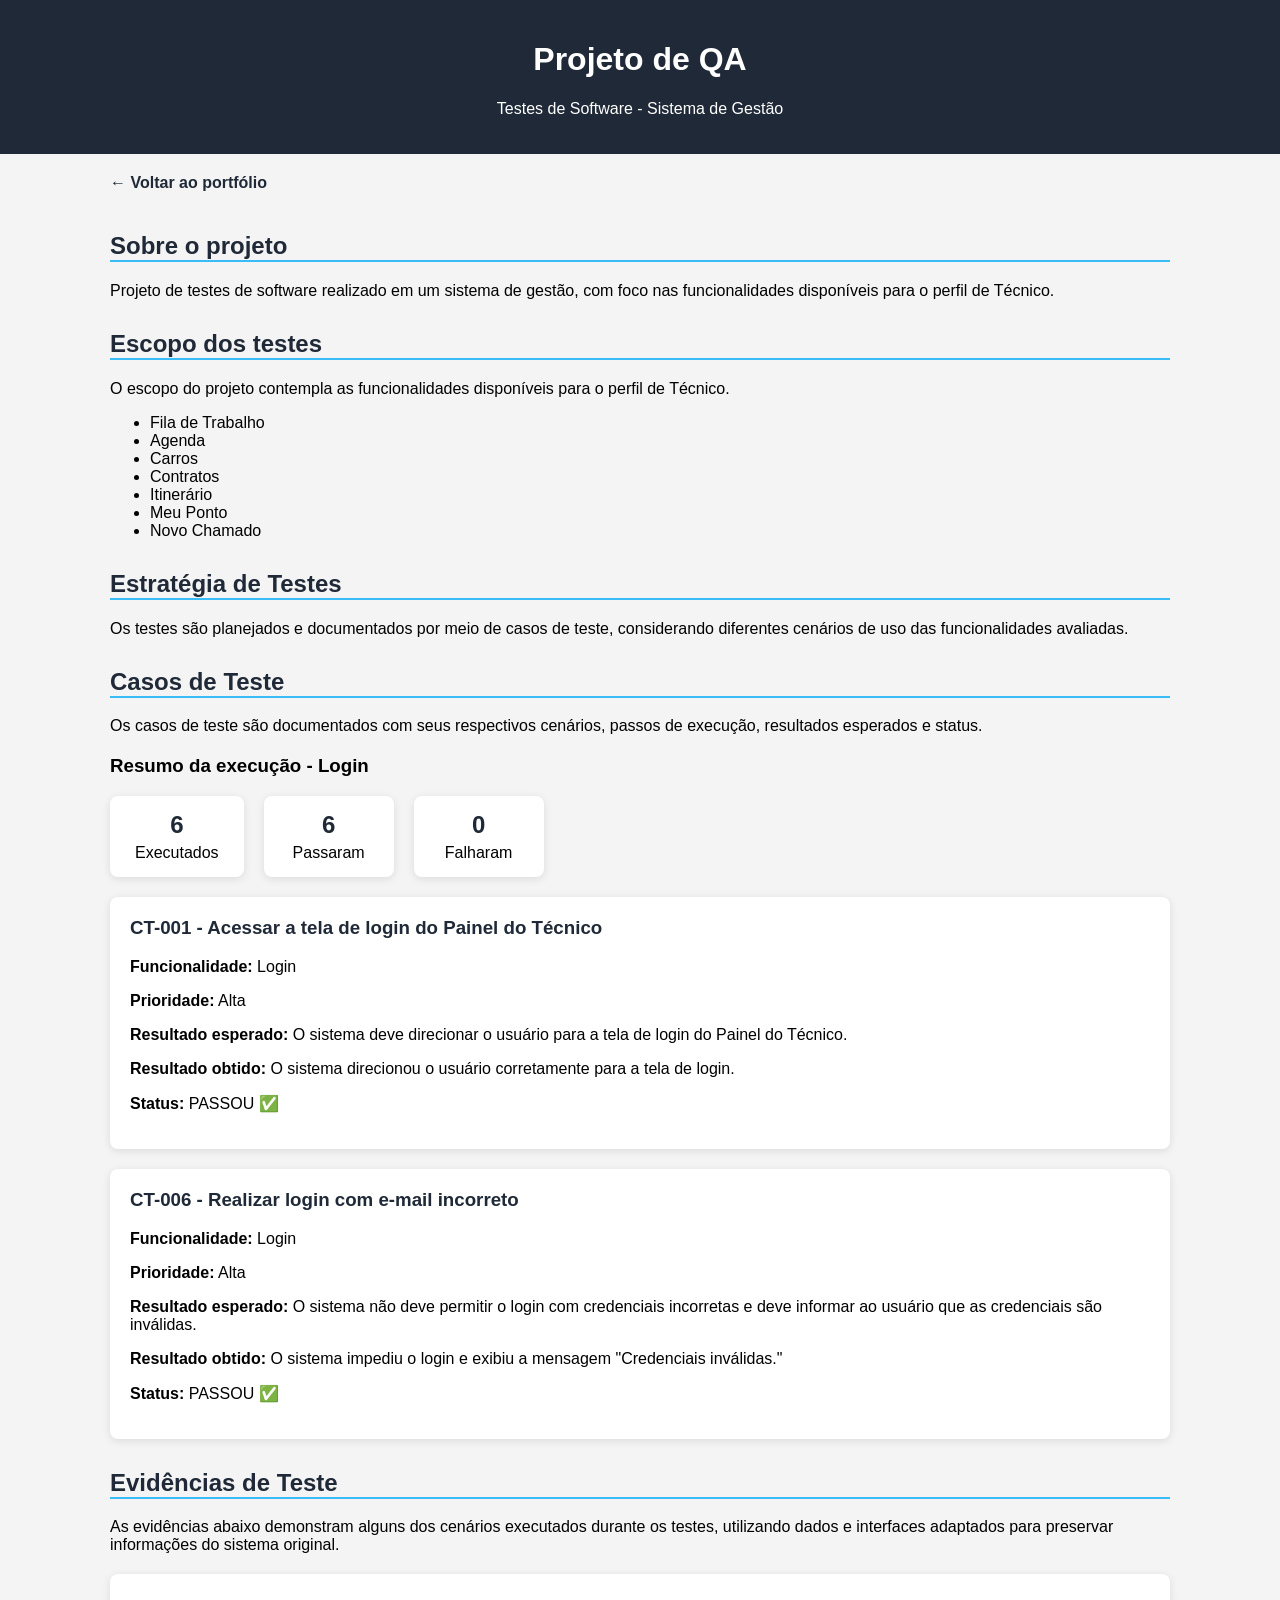
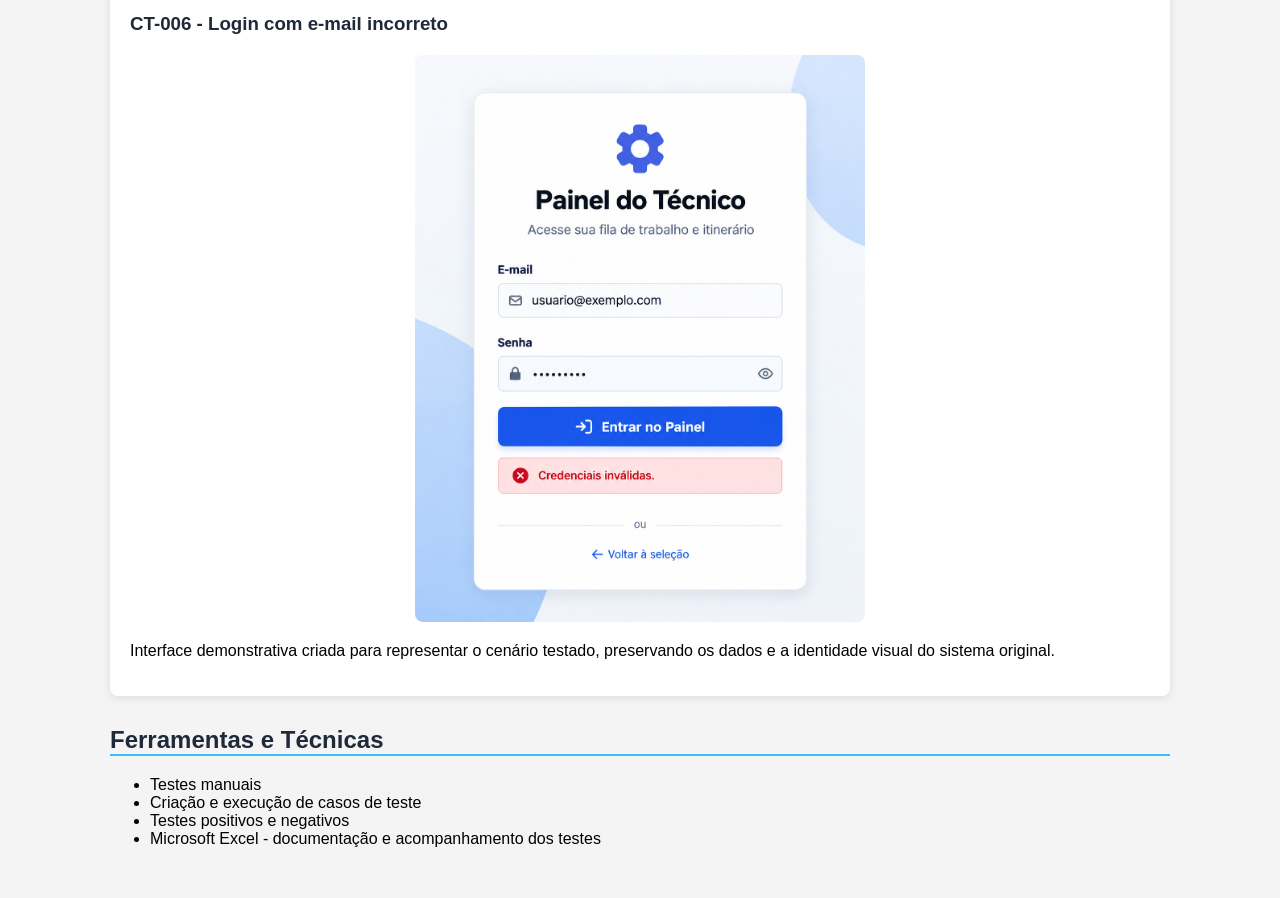
==== projeto-qa.html @ f511c2ad "Adiciona projeto de QA ao portfolio" ====
<!DOCTYPE html>

<html lang="pt-BR">

<head>
    <meta charset="UTF-8">
    <meta name="viewport" content="width=device-width, initial-scale=1.0">
    <title>Projeto de QA | Rodrigo Costa</title>
    <link rel="stylesheet" href="css/style.css">
</head>

<body>

    <header>
        <h1>Projeto de QA</h1>
        <p>Testes de Software - Sistema de Gestão</p>
    </header>


    <main>

        <a class="voltar-portfolio" href="index.html">← Voltar ao portfólio</a>

        <section>
            <h2>Sobre o projeto</h2>

            <p>
                Projeto de testes de software realizado em um sistema de gestão,
                com foco nas funcionalidades disponíveis para o perfil de Técnico.
            </p>

        </section>

        <section>
            <h2>Escopo dos testes</h2>

            <p>
                O escopo do projeto contempla as funcionalidades disponíveis
                para o perfil de Técnico.
            </p>


            <ul>
                <li>Fila de Trabalho</li>
                <li>Agenda</li>
                <li>Carros</li>
                <li>Contratos</li>
                <li>Itinerário</li>
                <li>Meu Ponto</li>
                <li>Novo Chamado</li>
            </ul>
        </section>

        <section>
            <h2>Estratégia de Testes</h2>

            <p>
                Os testes são planejados e documentados por meio de casos de teste,
                considerando diferentes cenários de uso das funcionalidades avaliadas.
            </p>
        </section>

        <section>
            <h2>Casos de Teste</h2>

            <p>
                Os casos de teste são documentados com seus respectivos cenários,
                passos de execução, resultados esperados e status.
            </p>

            <div class="resumo-testes">
                <h3>Resumo da execução - Login</h3>

                <div class="resumo-numeros">
                    <div>
                        <strong>6</strong>
                        <span>Executados</span>
                    </div>

                    <div>
                        <strong>6</strong>
                        <span>Passaram</span>
                    </div>

                    <div>
                        <strong>0</strong>
                        <span>Falharam</span>
                    </div>
                </div>
            </div>

            <div class="caso-teste">
                <h3>CT-001 - Acessar a tela de login do Painel do Técnico</h3>

                <p><strong>Funcionalidade:</strong> Login</p>
                <p><strong>Prioridade:</strong> Alta</p>
                <p><strong>Resultado esperado:</strong> O sistema deve direcionar o usuário para a tela de login do
                    Painel do Técnico.</p>
                <p><strong>Resultado obtido:</strong> O sistema direcionou o usuário corretamente para a tela de login.
                </p>
                <p><strong>Status:</strong> PASSOU ✅</p>
            </div>
            <div class="caso-teste">
                <h3>CT-006 - Realizar login com e-mail incorreto</h3>

                <p><strong>Funcionalidade:</strong> Login</p>
                <p><strong>Prioridade:</strong> Alta</p>

                <p>
                    <strong>Resultado esperado:</strong>
                    O sistema não deve permitir o login com credenciais incorretas
                    e deve informar ao usuário que as credenciais são inválidas.
                </p>

                <p>
                    <strong>Resultado obtido:</strong>
                    O sistema impediu o login e exibiu a mensagem "Credenciais inválidas."
                </p>

                <p><strong>Status:</strong> PASSOU ✅</p>
            </div>

        </section>

        <section id="evidencias">
            <h2>Evidências de Teste</h2>

            <p>
                As evidências abaixo demonstram alguns dos cenários executados
                durante os testes, utilizando dados e interfaces adaptados para
                preservar informações do sistema original.
            </p>

            <div class="evidencia">
                <h3>CT-006 - Login com e-mail incorreto</h3>

                <img src="img/evi6.png" alt="Evidência do teste de login com credenciais inválidas">

                <p>
                    Interface demonstrativa criada para representar o cenário testado,
                    preservando os dados e a identidade visual do sistema original.
                </p>
            </div>
        </section>

        <section>
            <h2>Ferramentas e Técnicas</h2>

            <ul>
                <li>Testes manuais</li>
                <li>Criação e execução de casos de teste</li>
                <li>Testes positivos e negativos</li>
                <li>Microsoft Excel - documentação e acompanhamento dos testes</li>
            </ul>
        </section>

    </main>

</body>

</html>
---- css/style.css ----
* {
    box-sizing: border-box;
}

body {
    background-color: #f4f4f4;
    font-family: Arial, sans-serif;
    margin: 0;
}

html {
    scroll-behavior: smooth;
}

header {
    background-color: #1f2937;
    color: white;
    padding: 20px;
    text-align: center;
    position: relative;
}

nav ul {
    display: flex;
    list-style: none;
    gap: 20px;
    justify-content: center;
}

nav a {
    color: white;
    text-decoration: none;
    transition: color 0.3s;
}

nav a:hover {
    color: #38bdf8;
}

main {
    padding: 20px;
    max-width: 1100px;
    margin: 0 auto;
}

section {
    margin-bottom: 30px;
}

section h2 {
    color: #1f2937;
    border-bottom: 2px solid #38bdf8;
}

.lista-projetos {
    display: flex;
    gap: 20px;
    flex-wrap: wrap;
}

.projeto {
    background-color: white;
    padding: 20px;
    border-radius: 8px;
    box-shadow: 0 2px 8px rgba(0, 0, 0, 0.1);
    flex: 1;
    min-width: 300px;
}

.projeto a {
    display: inline-block;
    padding: 10px 16px;
    background-color: #1f2937;
    color: white;
    text-decoration: none;
    border-radius: 5px;
}

.projeto a:hover {
    background-color: #38bdf8;
}

.lista-tecnologias {
    display: flex;
    gap: 20px;
    flex-wrap: wrap;

}

.tecnologia {
    background-color: white;
    padding: 20px;
    border-radius: 8px;
    box-shadow: 0 2px 8px rgba(0, 0, 0, 0.1);
    flex: 1 1 300px;
    max-width: 340px;
    transition: 0.3s;
}

.tecnologia:hover {
    transform: translateY(-5px);
    box-shadow: 0 6px 15px rgba(0, 0, 0, 0.15);
}

.lista-contatos {
    display: flex;
    gap: 15px;
}

.lista-contatos a {
    padding: 10px 16px;
    background-color: #1f2937;
    color: white;
    text-decoration: none;
    border-radius: 8px;
}

.lista-contatos a:hover{
     background-color: #38bdf8;
}

body.modo-escuro {
    background-color: #111;
    color: white;
}

body.modo-escuro .projeto,
body.modo-escuro .tecnologia {
    background-color: #222;
    color: white;
    border: 1px solid #444;
}

body.modo-escuro section h2 {
    color: white;
}

#modo-escuro {
    border: none;
    border-radius: 50%;
    width: 40px;
    height: 40px;
    position: absolute;
    top: 20px;
    right: 20px;
    cursor: pointer;
}

body.modo-escuro .projeto a,
body.modo-escuro .lista-contatos a {
    background-color: #374151;
}

body.modo-escuro .projeto a:hover,
body.modo-escuro .lista-contatos a:hover {
    background-color: #38bdf8;
}

.caso-teste {
    background-color: white;
    padding: 20px;
    border-radius: 8px;
    box-shadow: 0 2px 8px rgba(0, 0, 0, 0.1);
    margin-top: 20px;
}

.caso-teste h3 {
    margin-top: 0;
    color: #1f2937;
}

body.modo-escuro .caso-teste {
    background-color: #222;
    color: white;
    border: 1px solid #444;
}

body.modo-escuro .caso-teste h3 {
    color: white;
}

.resumo-testes {
    margin-top: 20px;
    margin-bottom: 20px;
}

.resumo-numeros {
    display: flex;
    gap: 20px;
}

.resumo-numeros div {
    background-color: white;
    padding: 15px 25px;
    border-radius: 8px;
    box-shadow: 0 2px 8px rgba(0, 0, 0, 0.1);
    text-align: center;
    min-width: 130px;
}

.resumo-numeros strong {
    display: block;
    font-size: 24px;
    color: #1f2937;
}

.resumo-numeros span {
    display: block;
    margin-top: 5px;
}

.voltar-portfolio {
    display: inline-block;
    margin-bottom: 20px;
    color: #1f2937;
    text-decoration: none;
    font-weight: bold;
}

.voltar-portfolio:hover {
    color: #38bdf8;
}

.evidencia {
    background-color: white;
    padding: 20px;
    border-radius: 8px;
    box-shadow: 0 2px 8px rgba(0, 0, 0, 0.1);
    margin-top: 20px;
}

.evidencia img {
    display: block;
    width: 100%;
    max-width: 450px;
    height: auto;
    margin: 20px auto;
    border-radius: 8px;
}

.evidencia h3 {
    color: #1f2937;
}

@media (max-width: 600px) {

    nav ul {
        flex-wrap: wrap;
        gap: 10px;
        padding: 0;
    }

}
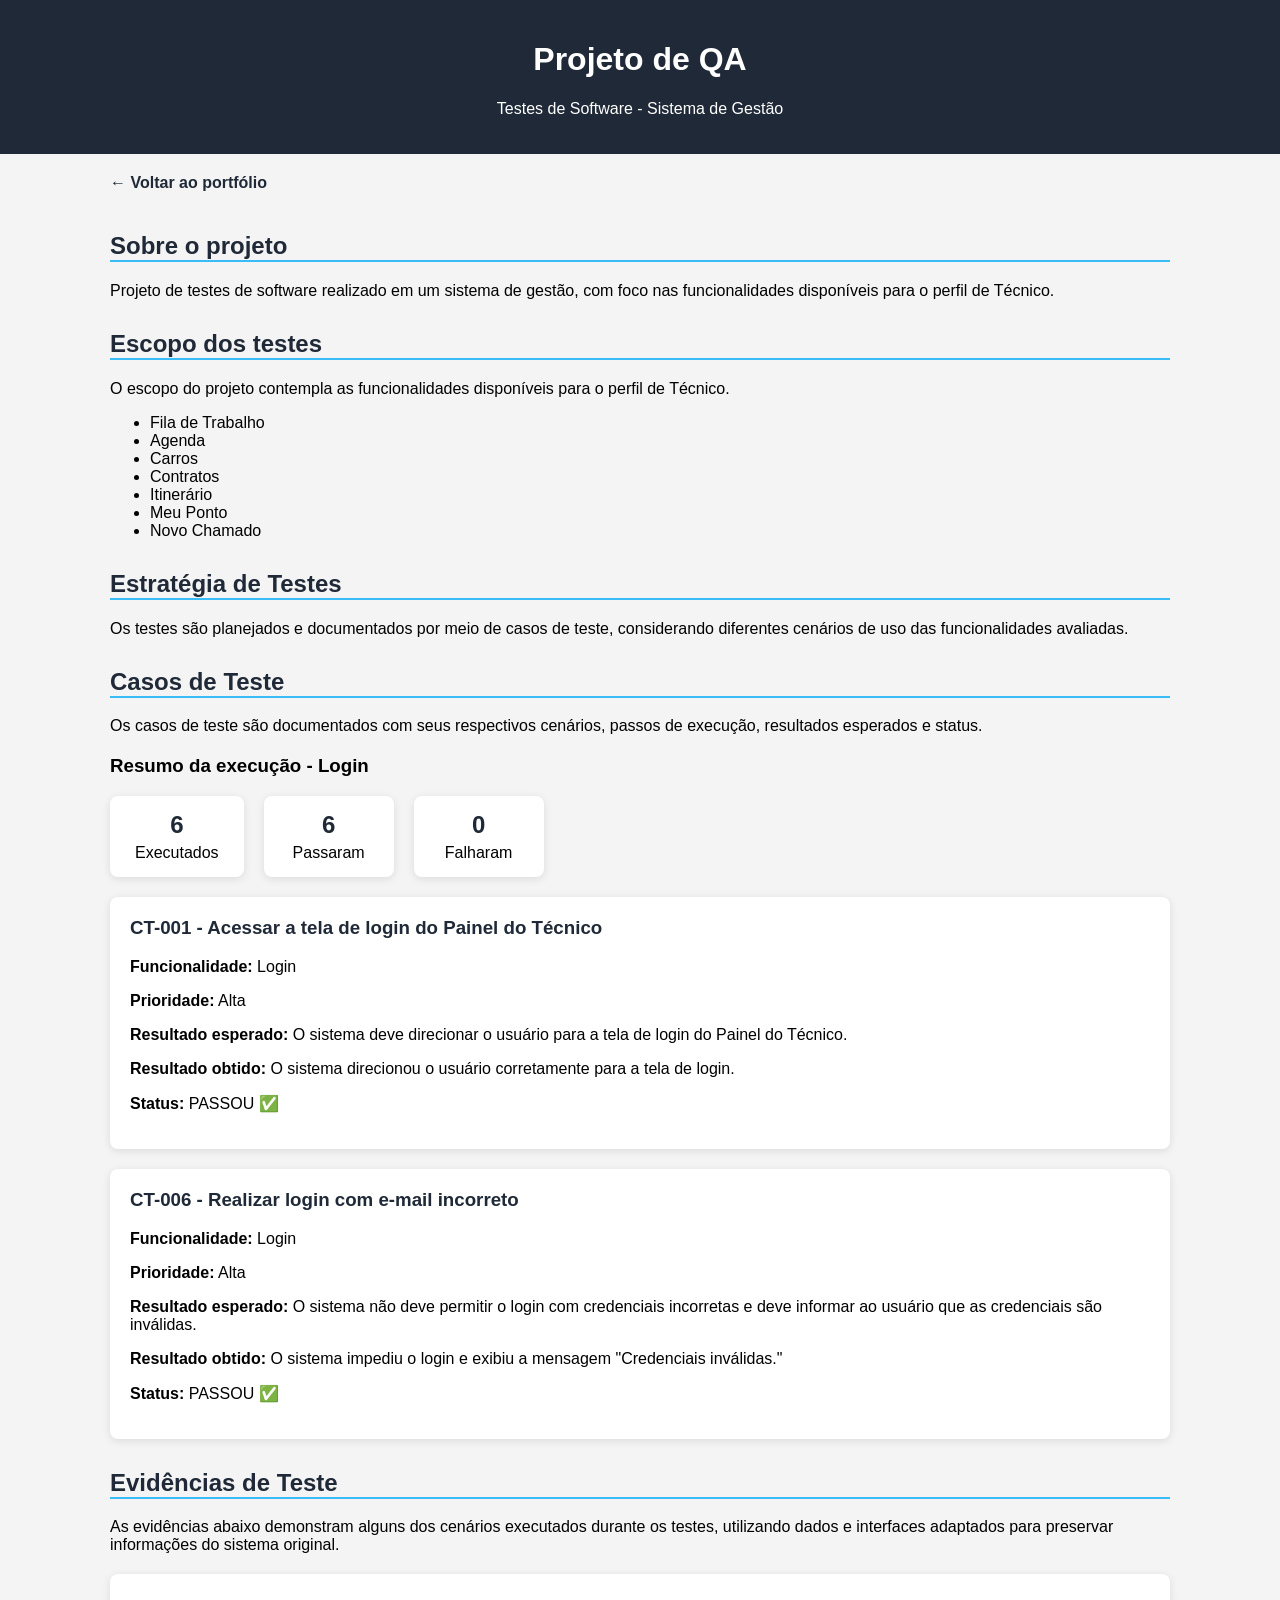
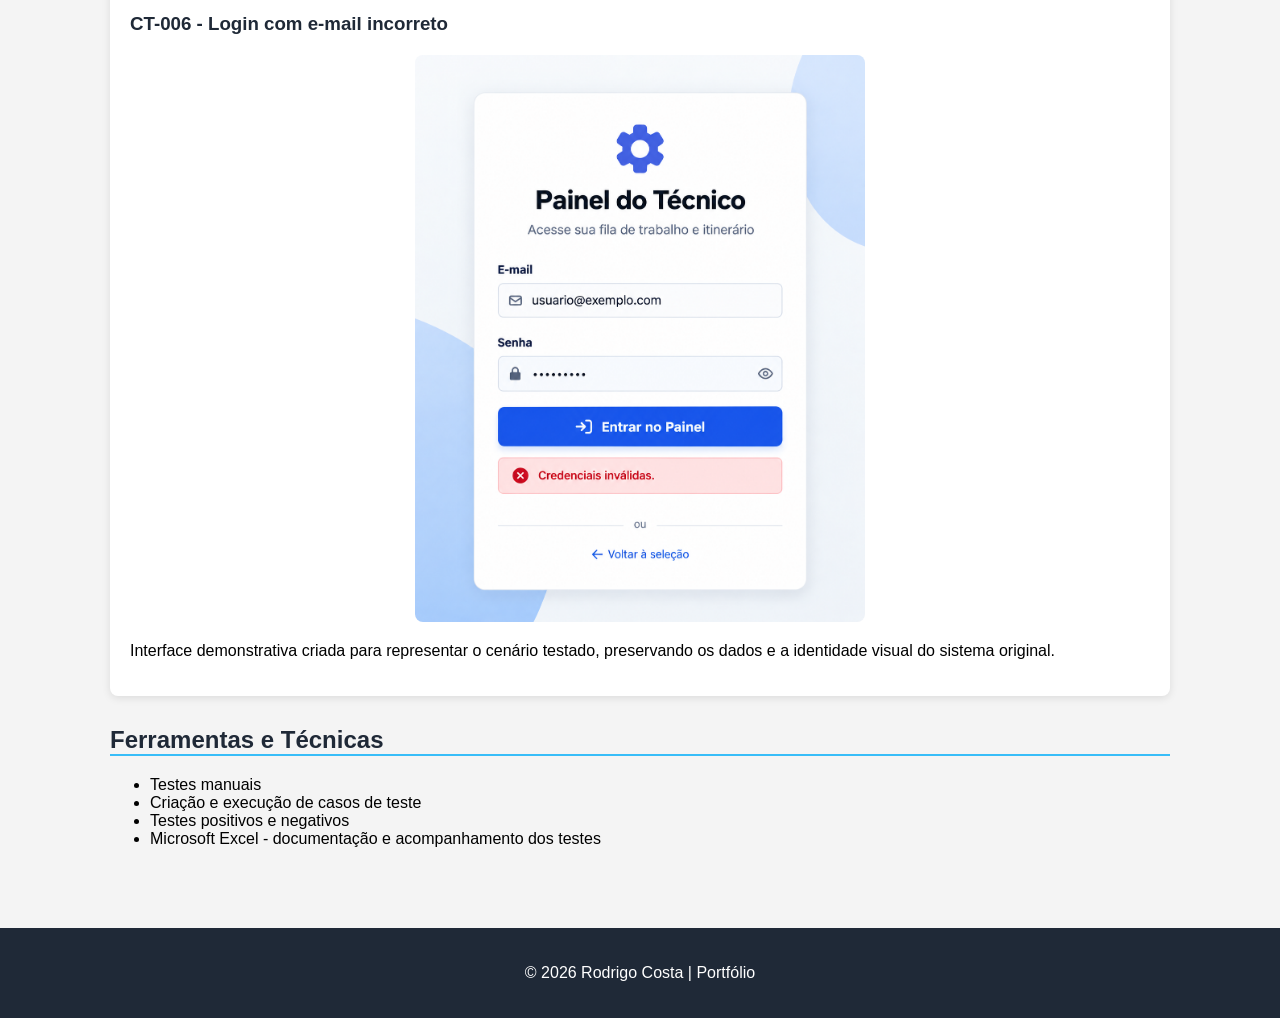
==== commit 36cffb07: "Finaliza versao 1.0 do portfolio" ====
--- a/projeto-qa.html
+++ b/projeto-qa.html
@@ -156,6 +156,10 @@
 
     </main>
 
+    <footer>
+        <p>© 2026 Rodrigo Costa | Portfólio</p>
+    </footer>
+
 </body>
 
 </html>
--- a/css/style.css
+++ b/css/style.css
@@ -25,6 +25,8 @@
     list-style: none;
     gap: 20px;
     justify-content: center;
+    padding: 0;
+    margin: 16px 0 0;
 }
 
 nav a {
@@ -115,8 +117,8 @@
     border-radius: 8px;
 }
 
-.lista-contatos a:hover{
-     background-color: #38bdf8;
+.lista-contatos a:hover {
+    background-color: #38bdf8;
 }
 
 body.modo-escuro {
@@ -142,7 +144,7 @@
     height: 40px;
     position: absolute;
     top: 20px;
-    right: 20px;
+    right: 40px;
     cursor: pointer;
 }
 
@@ -243,13 +245,35 @@
 }
 
 @media (max-width: 600px) {
-
     nav ul {
         flex-wrap: wrap;
         gap: 10px;
         padding: 0;
     }
 
-}
-
-
+    main {
+        padding: 15px;
+    }
+
+    body {
+        font-size: 16px;
+    }
+
+    .projeto {
+        min-width: 100%;
+    }
+
+    .projeto p {
+        line-height: 1.4;
+    }
+
+}
+
+footer {
+    background-color: #1f2937;
+    color: white;
+    text-align: center;
+    padding: 20px;
+    margin-top: 30px;
+}
+
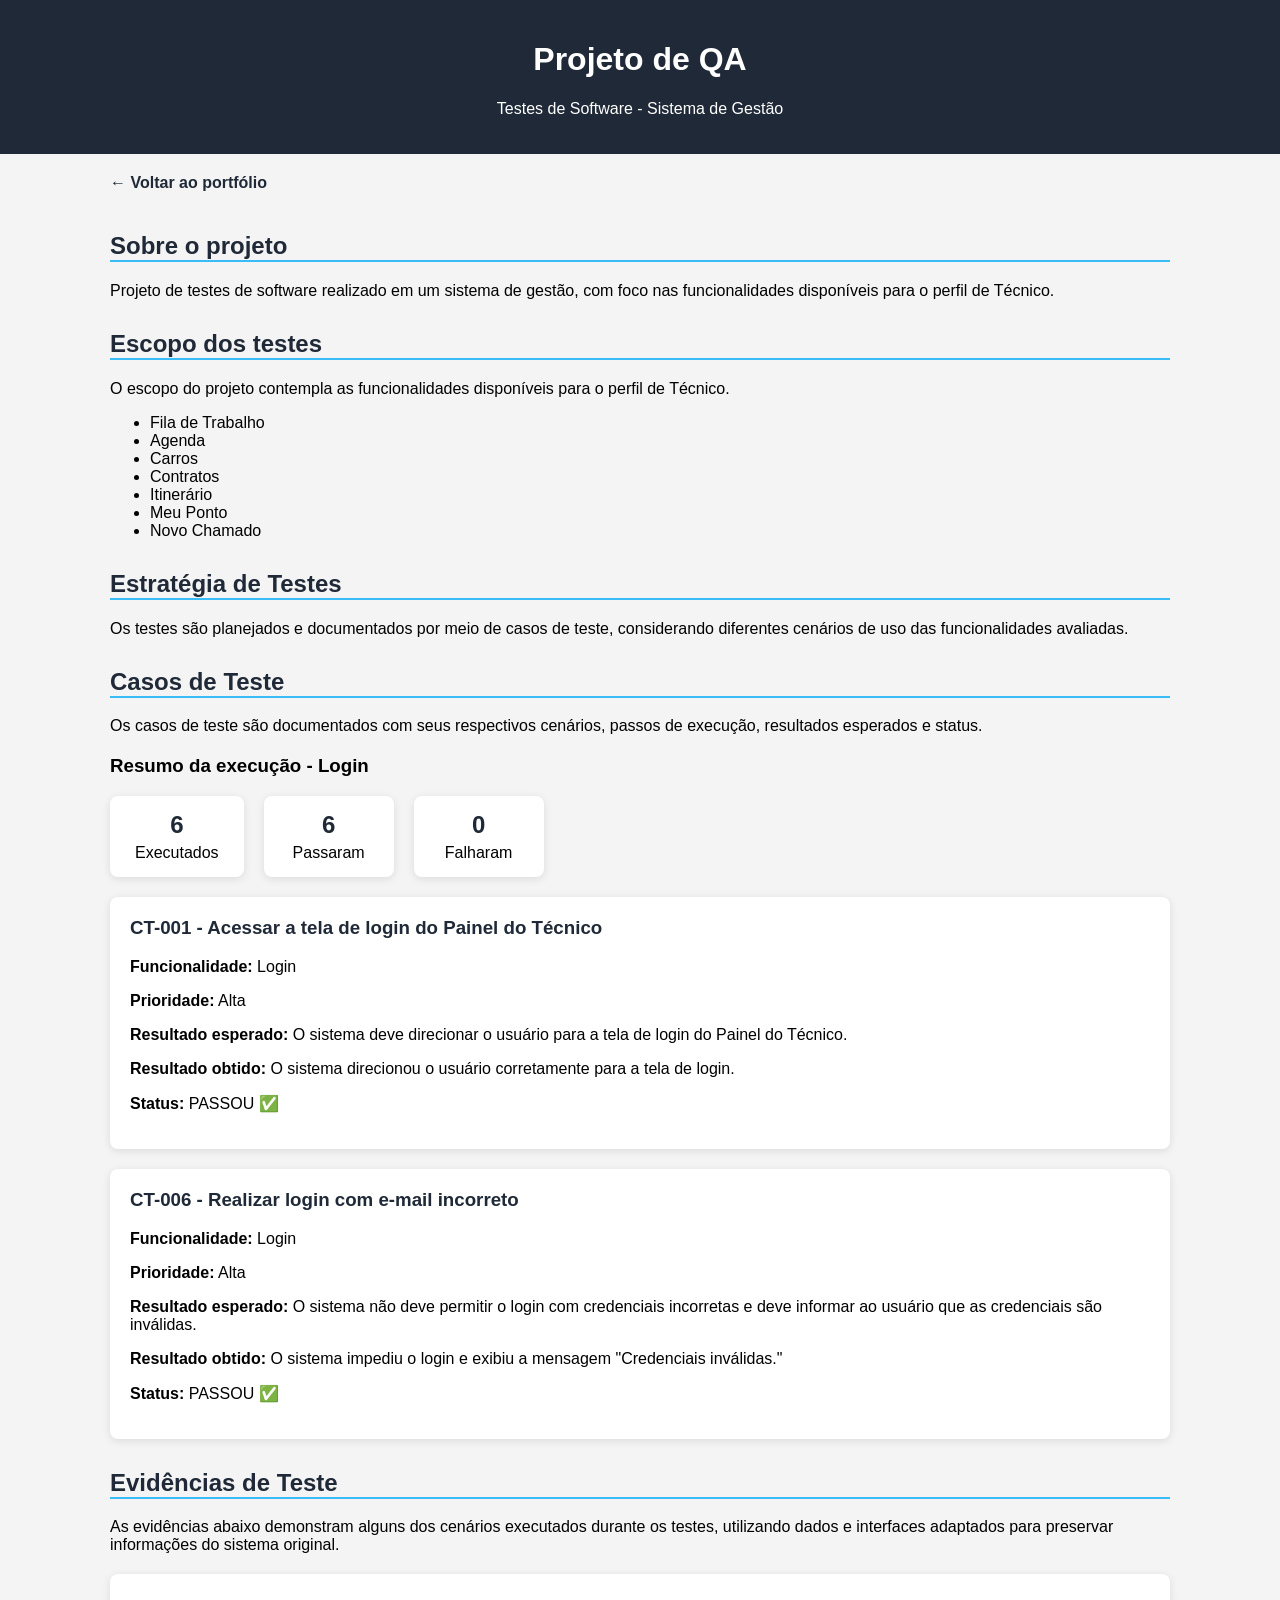
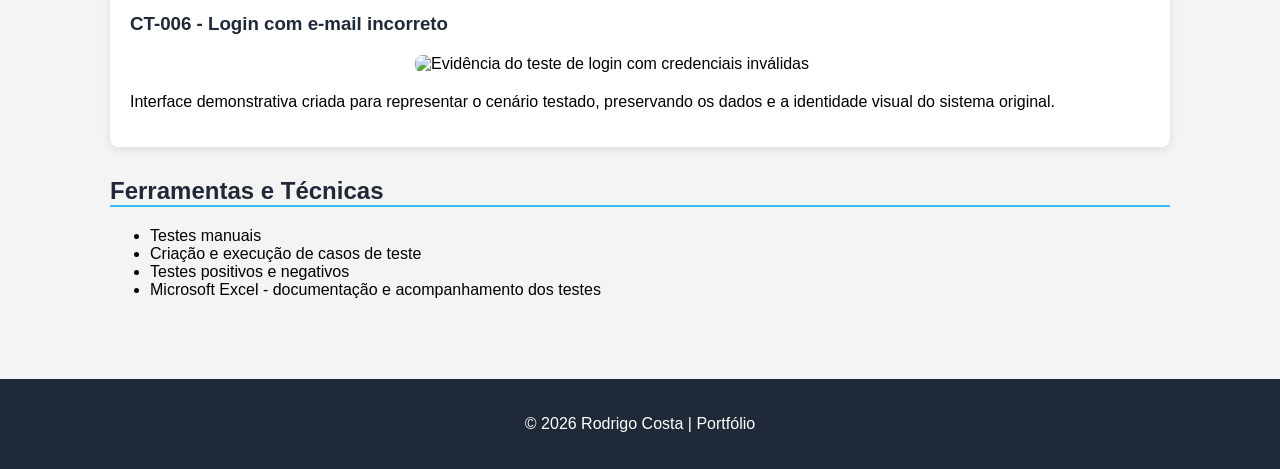
==== commit fbdd4723: "Atualiza portfolio e evidencia do projeto QA" ====
--- a/projeto-qa.html
+++ b/projeto-qa.html
@@ -134,7 +134,7 @@
             <div class="evidencia">
                 <h3>CT-006 - Login com e-mail incorreto</h3>
 
-                <img src="img/evi6.png" alt="Evidência do teste de login com credenciais inválidas">
+                <img src="img/qa/evi6.png" alt="Evidência do teste de login com credenciais inválidas">
 
                 <p>
                     Interface demonstrativa criada para representar o cenário testado,
